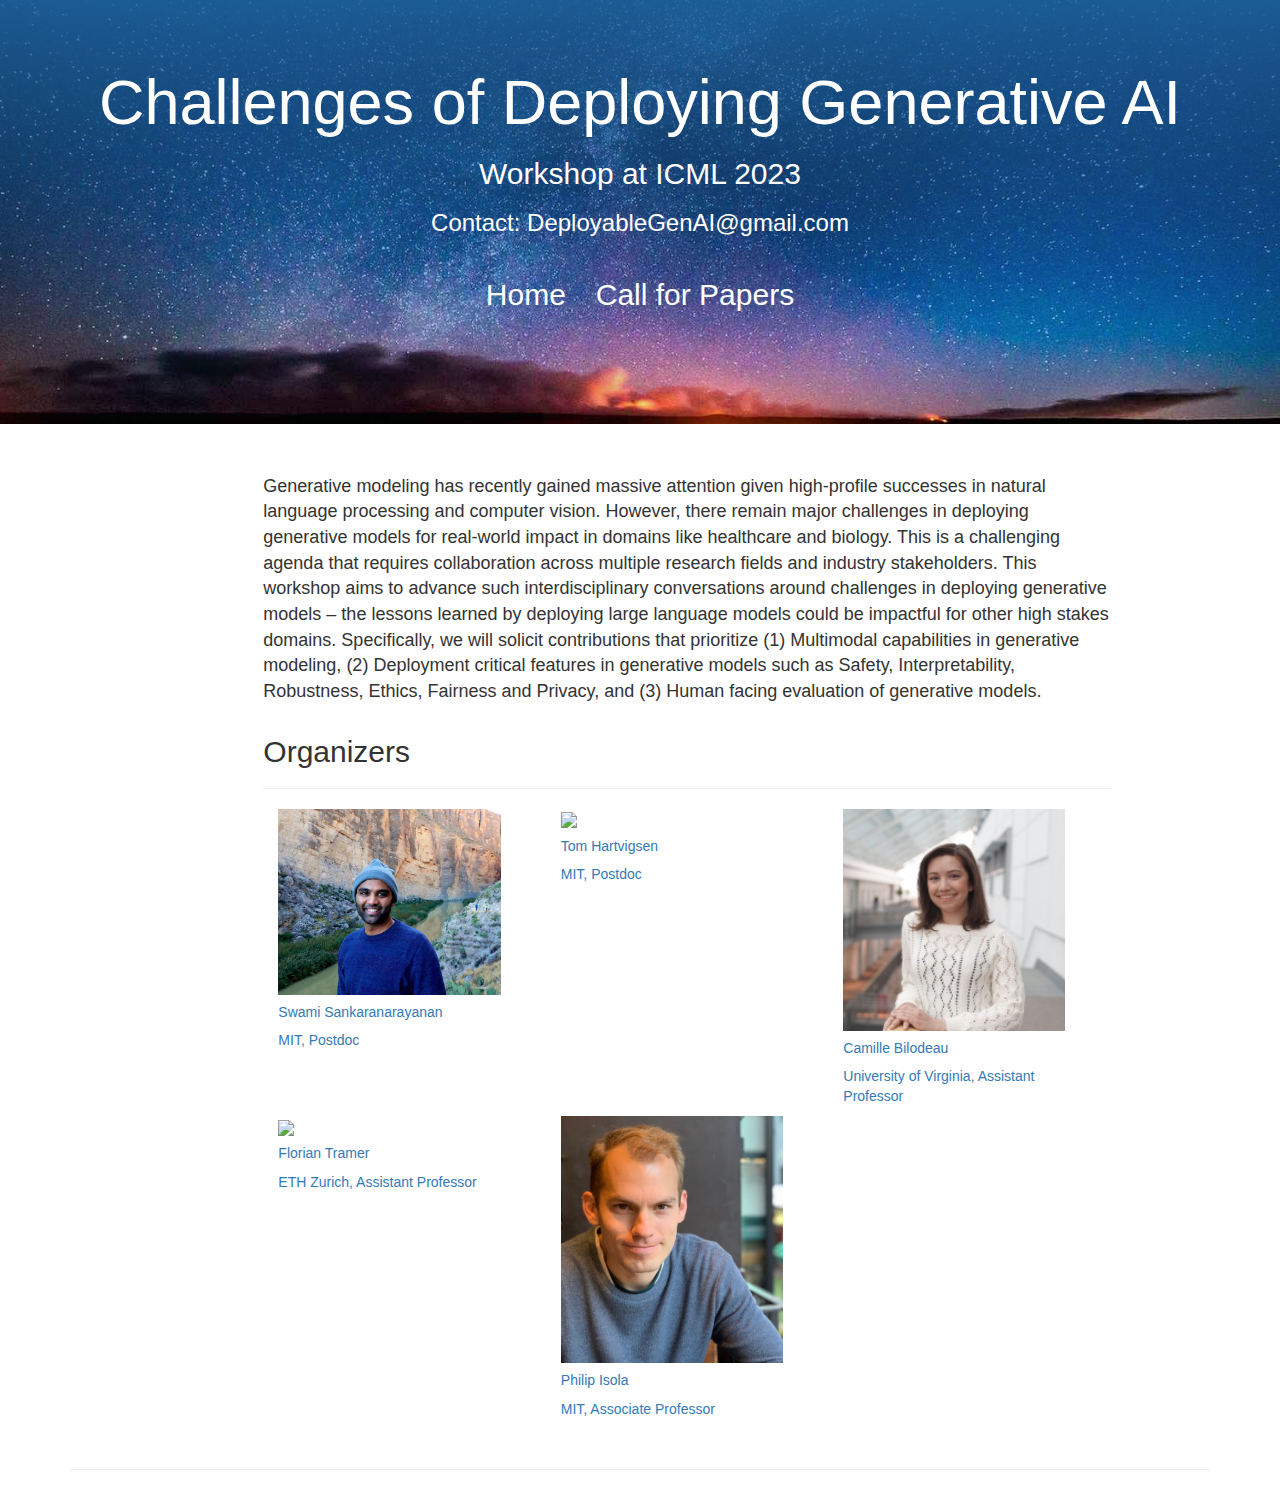
==== index.html @ ae7a4bc5 "Update index.html" ====
<!DOCTYPE html>
<html lang="en">
<head>
  <meta charset="utf-8">
  <meta http-equiv="X-UA-Compatible" content="IE=edge">
  <meta name="viewport" content="width=device-width, initial-scale=1">
  <meta name="description" content="ICML Workshop.">
  <meta name="author" content="Tom Hartvigsen">
  <link rel="shortcut icon" href="/img/favicon.ico" type="image/x-icon">
  <title>Challenges of Deploying Generative AI</title>

  <!-- CSS -->
  <link rel="stylesheet" href="https://maxcdn.bootstrapcdn.com/bootstrap/3.3.1/css/bootstrap.min.css">
  <link href="http://maxcdn.bootstrapcdn.com/font-awesome/4.1.0/css/font-awesome.min.css" rel="stylesheet">
  <link rel="stylesheet" href="css/main.css">

  <!-- HTML5 shim and Respond.js for IE8 support of HTML5 elements and media queries -->
  <!--[if lt IE 9]>
    <script src="https://oss.maxcdn.com/html5shiv/3.7.2/html5shiv.min.js"></script>
    <script src="https://oss.maxcdn.com/respond/1.4.2/respond.min.js"></script>
  <![endif]-->
</head>
<body>
  <style>
      .back {
        background:
          linear-gradient(
            rgba(30, 100, 160, 0.90),
            rgba(0, 0, 0, 0.01)
          ),
          url("img/hawaii_night.jpeg") no-repeat center;
        background-size: cover;
      }
      .back h2 {
        font-family: "Lato", sans-serif;
        font-weight: 500;
        font-size: 3rem;
      }

      .helper {
      display: inline-block;
      height: 100%;
      vertical-align: middle;
  }
  </style>
  <div class="jumbotron jumbotron-fluid back" style="padding-bottom: 100px;">
    <div class="row header p-6 m-5">
      <div class="p-1 mx-auto text-center text-white col-md-20 col-sm-12">
        <h1 style="color:white;">
          Challenges of Deploying Generative AI
        </h1>
        <h2 style="color:white;">
          Workshop at ICML 2023
        </h2>
        <h3 style="color:white;">
          Contact: DeployableGenAI@gmail.com
        </h3>
        <br>
        <!-- <a href="#speakers" class="btn" style="font-size:20px; display:inline-block">Invited Speakers</a> -->
        <a href="index" class="btn" style="font-size:30px; color:white">Home</a>
        <a href="call_for_papers" class="btn" style="font-size:30px; color:white">Call for Papers</a>
<!--         <a href="accepted_papers" class="btn" style="font-size:30px; color:white">Accepted Papers</a> -->
<!--         <a href="schedule" class="btn" style="font-size:30px; color:white">Schedule</a> -->
        <!-- <a href="#organizers" class="btn" style="font-size:20px">Organizers</a> -->
      </div>

    </div>

  </div>
  <div class="container">

    <div class="row" style="padding:20px">

       <div class="hidden-xs col-sm-3 col-md-2" id="sidebar" role="navigation" style="margin-top:10px">
        <!-- <ul class="nav nav-pills nav-stacked">
          <li><a href="#speakers">Invited Speakers</a></li>
          <li><a href="#schedule">Schedule</a></li>
          <li><a href="#organizers">Organizers</a></li>
          <li><a href="#papers">Accepted Papers</a></li>
        </ul> -->
      </div>

      <div class="col-xs-12 col-sm-9 col-md-9">

        <!-- <hr> -->

        <div class="row" style="font-size:18px">
          <p>
            Generative modeling has recently gained massive attention given high-profile successes in natural language processing and computer vision. However, there remain major challenges in deploying generative models for real-world impact in domains like healthcare and biology. This is a challenging agenda that requires collaboration across multiple research fields and industry stakeholders. This workshop aims to advance such interdisciplinary conversations around challenges in deploying generative models – the lessons learned by deploying large language models could be impactful for other high stakes domains. Specifically, we will solicit contributions that prioritize (1) Multimodal capabilities in generative modeling, (2) Deployment critical features in generative models such as Safety, Interpretability, Robustness, Ethics, Fairness and Privacy, and (3) Human facing evaluation of generative models.
            </p>
        </p>
        </div>

        <div class="row">
          <h2><a name="organizers"></a>Organizers</h2>
          <hr>
          <div class="col-xs-6 col-md-4">
            <!-- <div class="thumbnail"> -->
              <a href="https://swamiviv.github.io/">
                <img src="img/swami.jpeg" style="width:88%" align="center">
                <div class="caption">
                  <h5>Swami Sankaranarayanan</h5>
                  <p>
                    MIT, Postdoc
                  </p>
                </div>
              </a>
          </div>
          <div class="col-xs-6 col-md-4">
            <!-- <div class="thumbnail"> -->
              <a href="https://www.tomhartvigsen.com/">
                <img src="img/tom.png" style="width:88%" align="center">
                <div class="caption">
                  <h5>Tom Hartvigsen</h5>
                  <p>
                    MIT, Postdoc
                  </p>
                </div>
              </a>
          </div>
          <div class="col-xs-6 col-md-4">
            <!-- <div class="thumbnail"> -->
              <a href="https://bilodeau-group.com/">
                <img src="img/camille.jpeg" style="width:88%" align="center">
                <div class="caption">
                  <h5>Camille Bilodeau</h5>
                  <p>
                    University of Virginia, Assistant Professor
                  </p>
                </div>
              </a>
          </div>
          <div class="col-xs-6 col-md-4">
            <!-- <div class="thumbnail"> -->
              <a href="https://floriantramer.com/">
                <img src="img/florian.png" style="width:88%" align="center">
                <div class="caption">
                  <h5>Florian Tramer</h5>
                  <p>
                    ETH Zurich, Assistant Professor
                  </p>
                </div>
              </a>
          </div>
          <div class="col-xs-6 col-md-4">
            <!-- <div class="thumbnail"> -->
              <a href="http://web.mit.edu/phillipi/">
                <img src="img/phillip.jpeg" style="width:88%" align="center">
                <div class="caption">
                  <h5>Philip Isola</h5>
                  <p>
                    MIT, Associate Professor
                  </p>
                </div>
              </a>
          </div>
        </div>

      </div>

    </div>

    <hr>

    <footer>
    &nbsp;
    </footer>

  </div>

  <!-- JavaScript -->
  <script src="https://ajax.googleapis.com/ajax/libs/jquery/1.11.1/jquery.min.js"></script>
  <script src="https://maxcdn.bootstrapcdn.com/bootstrap/3.3.1/js/bootstrap.min.js"></script>
  <script type="text/x-mathjax-config">
    MathJax.Hub.Config({
      tex2jax: {
        inlineMath: [ ['$','$'] ],
        processEscapes: true
      }
    });
  </script>
  <script type="text/javascript"
     src="http://cdn.mathjax.org/mathjax/latest/MathJax.js?config=TeX-AMS-MML_HTMLorMML">
  </script>
  <script type="text/javascript" src="/js/main.js"></script>
</body>
</html>
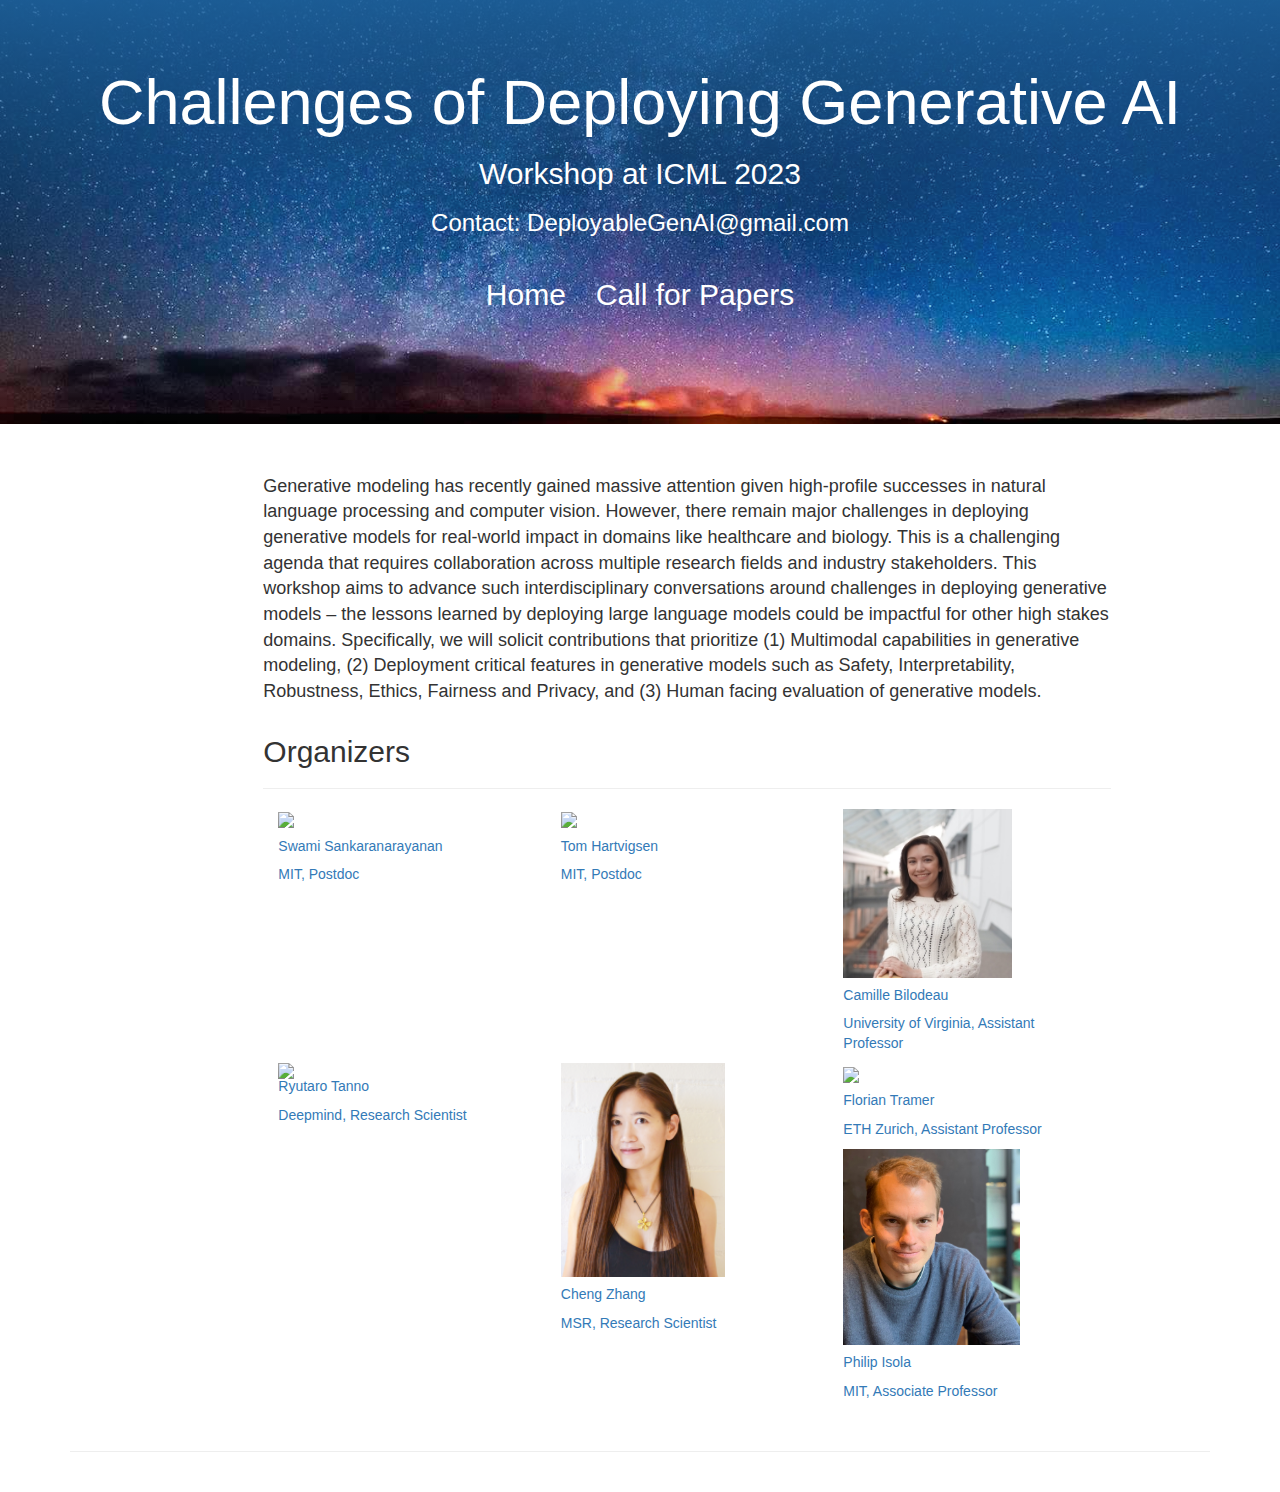
==== commit 30b5209e: "Added all organizers" ====
--- a/index.html
+++ b/index.html
@@ -98,7 +98,7 @@
           <div class="col-xs-6 col-md-4">
             <!-- <div class="thumbnail"> -->
               <a href="https://swamiviv.github.io/">
-                <img src="img/swami.jpeg" style="width:88%" align="center">
+                <img src="img/swami_headshot.jpeg" style="width:60%" align="center">
                 <div class="caption">
                   <h5>Swami Sankaranarayanan</h5>
                   <p>
@@ -110,7 +110,7 @@
           <div class="col-xs-6 col-md-4">
             <!-- <div class="thumbnail"> -->
               <a href="https://www.tomhartvigsen.com/">
-                <img src="img/tom.png" style="width:88%" align="center">
+                <img src="img/tom.png" style="width:68%" align="center">
                 <div class="caption">
                   <h5>Tom Hartvigsen</h5>
                   <p>
@@ -122,7 +122,7 @@
           <div class="col-xs-6 col-md-4">
             <!-- <div class="thumbnail"> -->
               <a href="https://bilodeau-group.com/">
-                <img src="img/camille.jpeg" style="width:88%" align="center">
+                <img src="img/camille.jpeg" style="width:67%" align="center">
                 <div class="caption">
                   <h5>Camille Bilodeau</h5>
                   <p>
@@ -131,10 +131,34 @@
                 </div>
               </a>
           </div>
+          <div class="col-xs-6 col-md-4", style="text-align: left;">
+            <!-- <div class="thumbnail"> -->
+              <a href="https://rt416.github.io/">
+                <img src="img/ryu.png" style="width:86%" align="left">
+                <div class="caption">
+                  <h5>Ryutaro Tanno</h5>
+                  <p>
+                    Deepmind, Research Scientist
+                  </p>
+                </div>
+              </a>
+          </div>
+          <div class="col-xs-6 col-md-4">
+            <!-- <div class="thumbnail"> -->
+              <a href="https://cheng-zhang.org/">
+                <img src="img/cheng.png" style="width:65%" align="center">
+                <div class="caption">
+                  <h5>Cheng Zhang</h5>
+                  <p>
+                    MSR, Research Scientist
+                  </p>
+                </div>
+              </a>
+          </div>
           <div class="col-xs-6 col-md-4">
             <!-- <div class="thumbnail"> -->
               <a href="https://floriantramer.com/">
-                <img src="img/florian.png" style="width:88%" align="center">
+                <img src="img/florian.png" style="width:85%" align="center">
                 <div class="caption">
                   <h5>Florian Tramer</h5>
                   <p>
@@ -143,10 +167,10 @@
                 </div>
               </a>
           </div>
-          <div class="col-xs-6 col-md-4">
+          <div class="col-xs-6 col-md-4", style="text-align: left;">
             <!-- <div class="thumbnail"> -->
               <a href="http://web.mit.edu/phillipi/">
-                <img src="img/phillip.jpeg" style="width:88%" align="center">
+                <img src="img/phillip.jpeg" style="width:70%" align="center">
                 <div class="caption">
                   <h5>Philip Isola</h5>
                   <p>
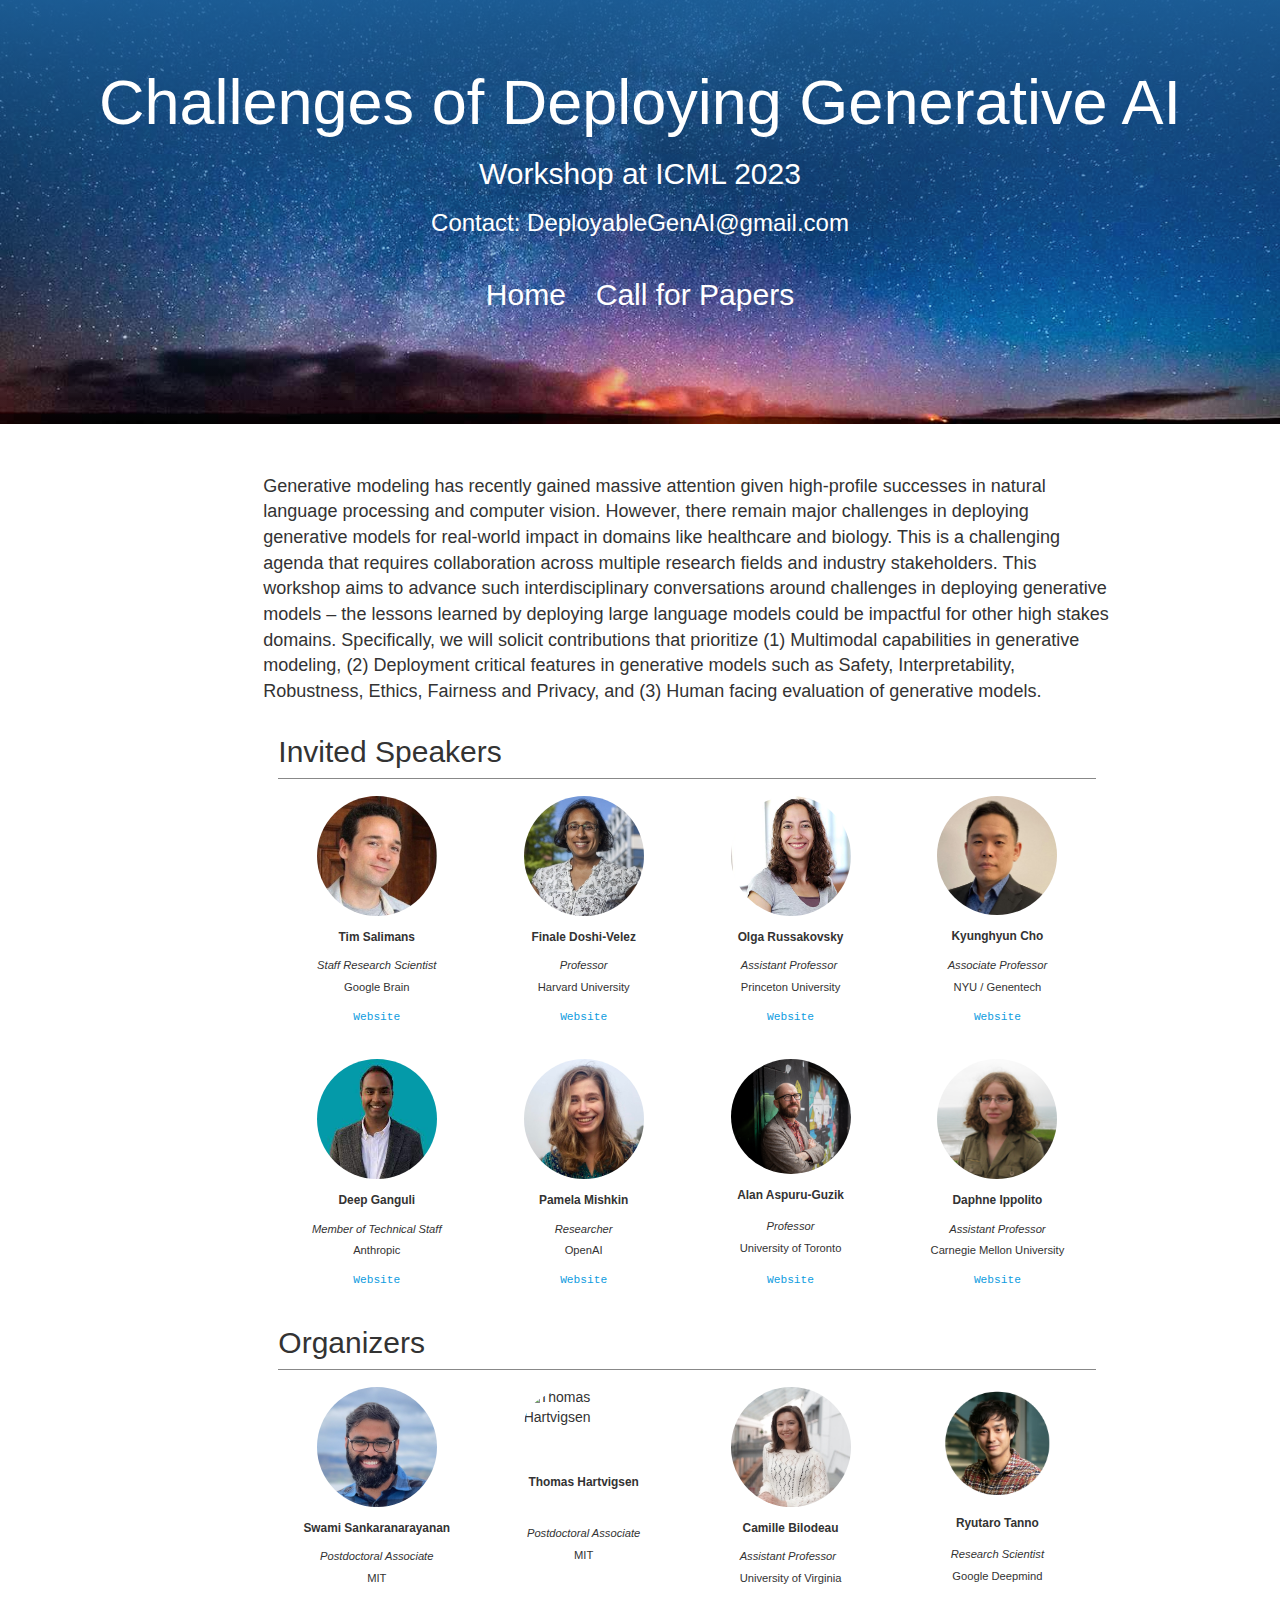
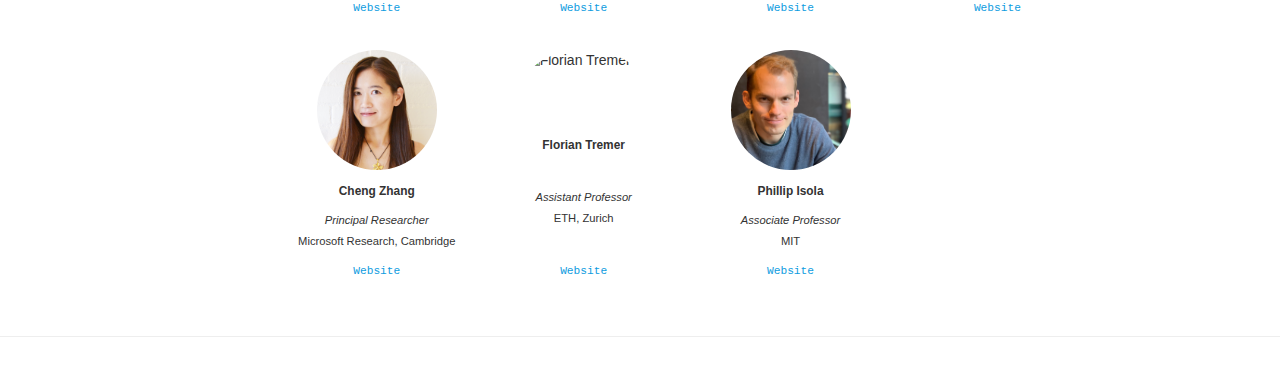
==== commit 51fe9146: "Add speakers + align organizers" ====
--- a/index.html
+++ b/index.html
@@ -92,98 +92,189 @@
         </p>
         </div>
 
-        <div class="row">
-          <h2><a name="organizers"></a>Organizers</h2>
-          <hr>
-          <div class="col-xs-6 col-md-4">
-            <!-- <div class="thumbnail"> -->
-              <a href="https://swamiviv.github.io/">
-                <img src="img/swami_headshot.jpeg" style="width:60%" align="center">
-                <div class="caption">
-                  <h5>Swami Sankaranarayanan</h5>
-                  <p>
-                    MIT, Postdoc
-                  </p>
-                </div>
-              </a>
-          </div>
-          <div class="col-xs-6 col-md-4">
-            <!-- <div class="thumbnail"> -->
-              <a href="https://www.tomhartvigsen.com/">
-                <img src="img/tom.png" style="width:68%" align="center">
-                <div class="caption">
-                  <h5>Tom Hartvigsen</h5>
-                  <p>
-                    MIT, Postdoc
-                  </p>
-                </div>
-              </a>
-          </div>
-          <div class="col-xs-6 col-md-4">
-            <!-- <div class="thumbnail"> -->
-              <a href="https://bilodeau-group.com/">
-                <img src="img/camille.jpeg" style="width:67%" align="center">
-                <div class="caption">
-                  <h5>Camille Bilodeau</h5>
-                  <p>
-                    University of Virginia, Assistant Professor
-                  </p>
-                </div>
-              </a>
-          </div>
-          <div class="col-xs-6 col-md-4", style="text-align: left;">
-            <!-- <div class="thumbnail"> -->
-              <a href="https://rt416.github.io/">
-                <img src="img/ryu.png" style="width:86%" align="left">
-                <div class="caption">
-                  <h5>Ryutaro Tanno</h5>
-                  <p>
-                    Deepmind, Research Scientist
-                  </p>
-                </div>
-              </a>
-          </div>
-          <div class="col-xs-6 col-md-4">
-            <!-- <div class="thumbnail"> -->
-              <a href="https://cheng-zhang.org/">
-                <img src="img/cheng.png" style="width:65%" align="center">
-                <div class="caption">
-                  <h5>Cheng Zhang</h5>
-                  <p>
-                    MSR, Research Scientist
-                  </p>
-                </div>
-              </a>
-          </div>
-          <div class="col-xs-6 col-md-4">
-            <!-- <div class="thumbnail"> -->
-              <a href="https://floriantramer.com/">
-                <img src="img/florian.png" style="width:85%" align="center">
-                <div class="caption">
-                  <h5>Florian Tramer</h5>
-                  <p>
-                    ETH Zurich, Assistant Professor
-                  </p>
-                </div>
-              </a>
-          </div>
-          <div class="col-xs-6 col-md-4", style="text-align: left;">
-            <!-- <div class="thumbnail"> -->
-              <a href="http://web.mit.edu/phillipi/">
-                <img src="img/phillip.jpeg" style="width:70%" align="center">
-                <div class="caption">
-                  <h5>Philip Isola</h5>
-                  <p>
-                    MIT, Associate Professor
-                  </p>
-                </div>
-              </a>
-          </div>
+
+
+
+
+        <h2 class="underlined" id="speakers"><a name="speakers"></a>Invited Speakers</h2>
+        <section id="organizer-list">
+          <figure><img class="avatar" alt="Tim Salimans" src="img/tim.jpeg">
+            <figcaption>
+              <p class="name">Tim Salimans</p>
+              <p class="person">
+                <span class="title">Staff Research Scientist</span>
+                <span class="affiliation"; style="text-align: center">Google Brain</span>
+              </p>
+              <p class="contact"><a class="website" href="https://research.google/people/106222/">Website</a></p>
+            </figcaption>
+          </figure>
+
+          <figure><img class="avatar" alt="Finale Doshi-Velez" src="img/finale.jpeg">
+            <figcaption>
+              <p class="name">Finale Doshi-Velez</p>
+              <p class="person">
+                <span class="title"; style="text-align: center"> Professor </span>
+                <span class="affiliation"; style="text-align: center">Harvard University</span>
+              </p>
+              <p class="contact"><a class="website" href="https://www.cs.princeton.edu/~olgarus/">Website</a></p>
+            </figcaption>
+          </figure>
+
+          <figure><img class="avatar" alt="Olga Russakovsky" src="img/olga.jpeg">
+            <figcaption>
+              <p class="name">Olga Russakovsky</p>
+              <p class="person">
+                <span class="title"> Assistant Professor </span>
+                <span class="affiliation"; style="text-align: center">Princeton University</span>
+              </p>
+              <p class="contact"><a class="website" href="https://www.cs.princeton.edu/~olgarus/">Website</a></p>
+            </figcaption>
+          </figure>
+
+          <figure><img class="avatar" alt="Kyunghyun Cho" src="img/cho.jpeg">
+            <figcaption>
+              <p class="name">Kyunghyun Cho</p>
+              <p class="person">
+                <span class="title"> Associate Professor </span>
+                <span class="affiliation"; style="text-align: center">NYU / Genentech</span>
+              </p>
+              <p class="contact"><a class="website" href="https://kyunghyuncho.me/">Website</a></p>
+            </figcaption>
+          </figure>
+
+          <figure><img class="avatar" alt="Deep Ganguli" src="img/deep.jpeg">
+            <figcaption>
+              <p class="name">Deep Ganguli</p>
+              <p class="person">
+                <span class="title"> Member of Technical Staff </span>
+                <span class="affiliation"; style="text-align: center"> Anthropic </span>
+              </p>
+              <p class="contact"><a class="website" href="https://www.linkedin.com/in/dganguli/">Website</a></p>
+            </figcaption>
+          </figure>
+
+          <figure><img class="avatar" alt="Pamela Mishkin" src="img/pamela.png">
+            <figcaption>
+              <p class="name">Pamela Mishkin</p>
+              <p class="person">
+                <span class="title"> Researcher </span>
+                <span class="affiliation"; style="text-align: center"> OpenAI </span>
+              </p>
+              <p class="contact"><a class="website" href="https://manlikemishap.github.io/">Website</a></p>
+            </figcaption>
+          </figure>
+
+          <figure><img class="avatar" alt="Alan Aspuru-Guzik" src="img/alan.png">
+            <figcaption>
+              <p class="name">Alan Aspuru-Guzik</p>
+              <p class="person">
+                <span class="title"; style="text-align: center"> Professor </span>
+                <span class="affiliation"; style="text-align: center"> University of Toronto </span>
+              </p>
+              <p class="contact"><a class="website" href="https://www.matter.toronto.edu/">Website</a></p>
+            </figcaption>
+          </figure>
+
+          <figure><img class="avatar" alt="Daphne Ippolito" src="img/daphne.jpeg">
+            <figcaption>
+              <p class="name">Daphne Ippolito</p>
+              <p class="person">
+                <span class="title"; style="text-align: center"> Assistant Professor </span>
+                <span class="affiliation"; style="text-align: center"> Carnegie Mellon University </span>
+              </p>
+              <p class="contact"><a class="website" href="https://daphnei.com/">Website</a></p>
+            </figcaption>
+          </figure>
+        </section>
+
+
+
+        <h2 class="underlined" id="organizers"><a name="organizers"></a>Organizers</h2>
+        <section id="organizer-list">
+          <figure><img class="avatar" alt="Swami Sankaranarayanan" src="img/swami_headshot.jpeg">
+            <figcaption>
+              <p class="name">Swami Sankaranarayanan</p>
+              <p class="person">
+                <span class="title">Postdoctoral Associate</span>
+                <span class="affiliation"; style="text-align: center">MIT</span>
+              </p>
+              <p class="contact"><a class="website" href="https://swamiviv.github.io/">Website</a></p>
+            </figcaption>
+          </figure>
+          <figure><img class="avatar" alt="Thomas Hartvigsen" src="img/tom.png">
+            <figcaption>
+              <p class="name">Thomas Hartvigsen</p>
+              <p class="person">
+                <span class="title">Postdoctoral Associate</span>
+                <span class="affiliation"; style="text-align: center">MIT</span>
+              </p>
+              <p class="contact"><a class="website" href="https://www.tomhartvigsen.com/">Website</a></p>
+            </figcaption>
+          </figure>
+
+          <figure><img class="avatar" alt="Camille Bilodeau" src="img/camille.jpeg">
+            <figcaption>
+              <p class="name">Camille Bilodeau</p>
+              <p class="person">
+                <span class="title">Assistant Professor</span>
+                <span class="affiliation"; style="text-align: center">University of Virginia</span>
+              </p>
+              <p class="contact"><a class="website" href="https://bilodeau-group.com/">Website</a></p>
+            </figcaption>
+          </figure>
+
+          <figure><img class="avatar" alt="Ryutaro Tanno" src="img/ryu.png">
+            <figcaption>
+              <p class="name">Ryutaro Tanno</p>
+              <p class="person">
+                <span class="title">Research Scientist</span>
+                <span class="affiliation"; style="text-align: center">Google Deepmind</span>
+              </p>
+              <p class="contact"><a class="website" href="https://rt416.github.io/">Website</a></p>
+            </figcaption>
+          </figure>
+
+          <figure><img class="avatar" alt="Cheng Zhang" src="img/cheng.png">
+            <figcaption>
+              <p class="name">Cheng Zhang</p>
+              <p class="person">
+                <span class="title"; style="text-align: center">Principal Researcher</span>
+                <span class="affiliation"; style="text-align: center">Microsoft Research, Cambridge</span>
+              </p>
+              <p class="contact"><a class="website" href="https://cheng-zhang.org/">Website</a></p>
+            </figcaption>
+          </figure>
+
+          <figure><img class="avatar" alt="Florian Tremer" src="img/florian.png">
+            <figcaption>
+              <p class="name">Florian Tremer</p>
+              <p class="person">
+                <span class="title">Assistant Professor</span>
+                <span class="affiliation"; style="text-align: center">ETH, Zurich</span>
+              </p>
+              <p class="contact"><a class="website" href="https://floriantramer.com/">Website</a></p>
+            </figcaption>
+          </figure>
+
+          <figure><img class="avatar" alt="Phillip Isola" src="img/phillip.jpeg">
+            <figcaption>
+              <p class="name">Phillip Isola</p>
+              <p class="person">
+                <span class="title">Associate Professor</span>
+                <span class="affiliation"; style="text-align: center">MIT</span>
+              </p>
+              <p class="contact"><a class="website" href="http://web.mit.edu/phillipi/">Website</a></p>
+            </figcaption>
+          </figure>
+        </section>
+
+
         </div>
 
       </div>
 
     </div>
+
 
     <hr>
 
--- a/css/main.css
+++ b/css/main.css
@@ -0,0 +1,163 @@
+a {
+  color: #0e9ce0;
+}
+span:lang(ja) {
+  font-family: sans-serif;
+}
+span:lang(cn) {
+  font-family: sans-serif;
+}
+
+/* #organizer-list */
+
+#organizer-list {
+  display: grid;
+  grid-template-columns: repeat(auto-fit, minmax(160px, 1fr));
+  gap: 1rem;
+}
+
+#organizer-list figure,
+#organizer-list figcaption {
+  display: flex;
+  flex-flow: column;
+  align-items: center;
+}
+
+#organizer-list figcaption {
+  justify-content: space-between;
+  font-style: inherit;
+  height: 100%;
+}
+
+#organizer-list p {
+  margin: 0.5em 0;
+}
+
+/* #organizer-list .title::after {
+  content: ", ";
+} */
+
+#organizer-list .title {
+  font-style: italic;
+}
+
+#organizer-list .title,
+#organizer-list .affiliation {
+  display: block;
+  justify-content: center;
+}
+
+#organizer-list .title + .affiliation {
+  margin-top: .5em;
+}
+
+.name {
+  font-weight: bold;
+  font-size: 1.0625em;
+}
+
+#organizer-list .email {
+  margin-top: auto;
+  font-family: monospace;
+  font-style: normal;
+  text-decoration: none;
+}
+
+#organizer-list .contact {
+  font-family: monospace;
+  display: flex;
+  gap: .25em;
+}
+
+#organizer-list .contact > * {
+  /* background-color: #06e; */
+  /* color: #eee; */
+  padding: .25em .5em;
+  text-decoration: none;
+  border-radius: 2px;
+  white-space: nowrap;
+}
+#organizer-list .blurb {
+  display: none;
+}
+
+#organizer-list .avatar {
+  width: 120px;
+  height: 120px;
+  object-fit: cover;
+  object-position: top;
+  margin: .5em;
+  border-radius: 50%;
+}
+
+/* Speakers */
+
+.speakers {
+  list-style: none;
+  padding-left: 0;
+}
+
+.speakers li {
+  display: flex;
+  flex-flow: row wrap;
+  justify-content: center;
+  gap: 1rem;
+  margin-bottom: 3rem;
+}
+
+.speakers .info {
+  flex: 1;
+  display: flex;
+  flex-basis: 30ch;
+  flex-flow: column;
+  gap: 1rem;
+}
+
+.speakers .avatar {
+  flex-shrink: 1;
+}
+
+.speakers .info p {
+  margin: 0;
+}
+
+/* .speakers .name::before {
+  content: "Speaker:";
+  display: block;
+  font-style: normal;
+  font-weight: normal;
+  text-transform: uppercase;
+  font-size: 75%;
+} */
+
+.speakers .name {
+  font-size: 1em;
+}
+
+.speakers .talk {
+  font-style: italic;
+  font-weight: bold;
+}
+
+.speakers .talk::before {
+  display: block;
+  content: "Talk:";
+  font-style: normal;
+  font-weight: normal;
+  text-transform: uppercase;
+  font-size: 75%;
+  opacity: .75;
+}
+
+h2.underlined {
+  width: 100%;
+  padding-bottom: 1rem;
+  border-bottom: 1px solid #888;
+  margin-bottom: 1rem;
+}
+
+figcaption {
+  font-size: 0.8em;
+  font-style: italic;
+  margin: 0 0 .8em;
+}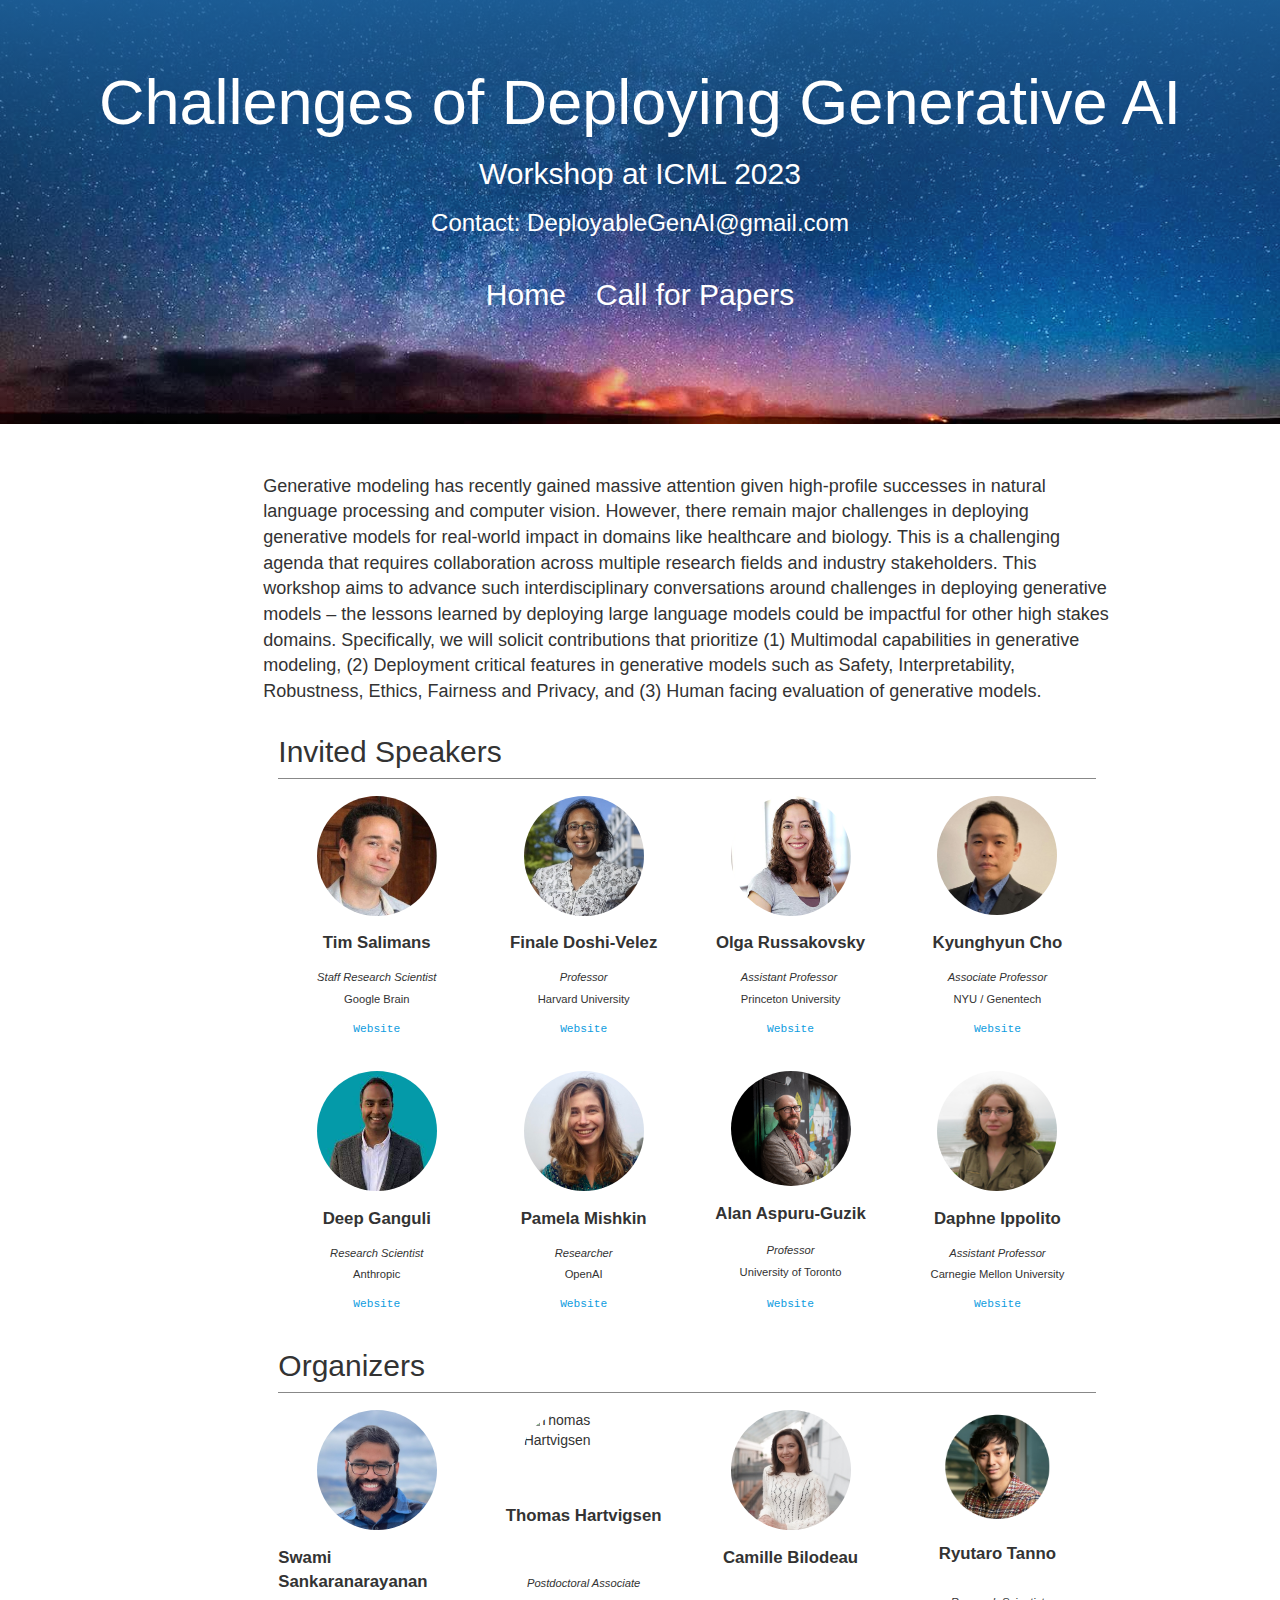
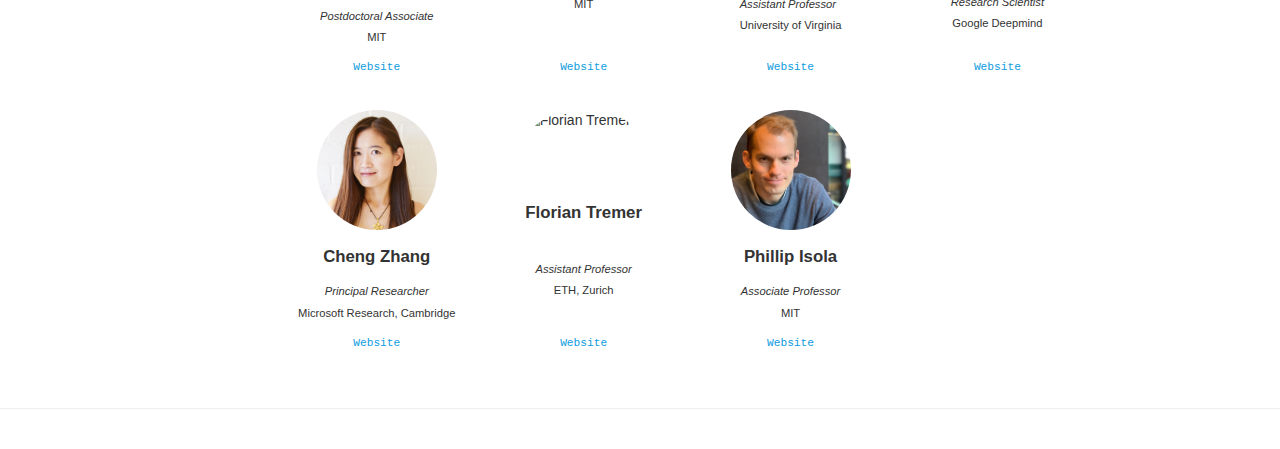
==== commit f96126f0: "Changing title + add metrics" ====
--- a/index.html
+++ b/index.html
@@ -146,7 +146,7 @@
             <figcaption>
               <p class="name">Deep Ganguli</p>
               <p class="person">
-                <span class="title"> Member of Technical Staff </span>
+                <span class="title"> Research Scientist </span>
                 <span class="affiliation"; style="text-align: center"> Anthropic </span>
               </p>
               <p class="contact"><a class="website" href="https://www.linkedin.com/in/dganguli/">Website</a></p>
--- a/css/main.css
+++ b/css/main.css
@@ -53,7 +53,7 @@
 
 .name {
   font-weight: bold;
-  font-size: 1.0625em;
+  font-size: 1.5em;
 }
 
 #organizer-list .email {
@@ -137,6 +137,7 @@
 .speakers .talk {
   font-style: italic;
   font-weight: bold;
+  font-size: 1.5em;
 }
 
 .speakers .talk::before {
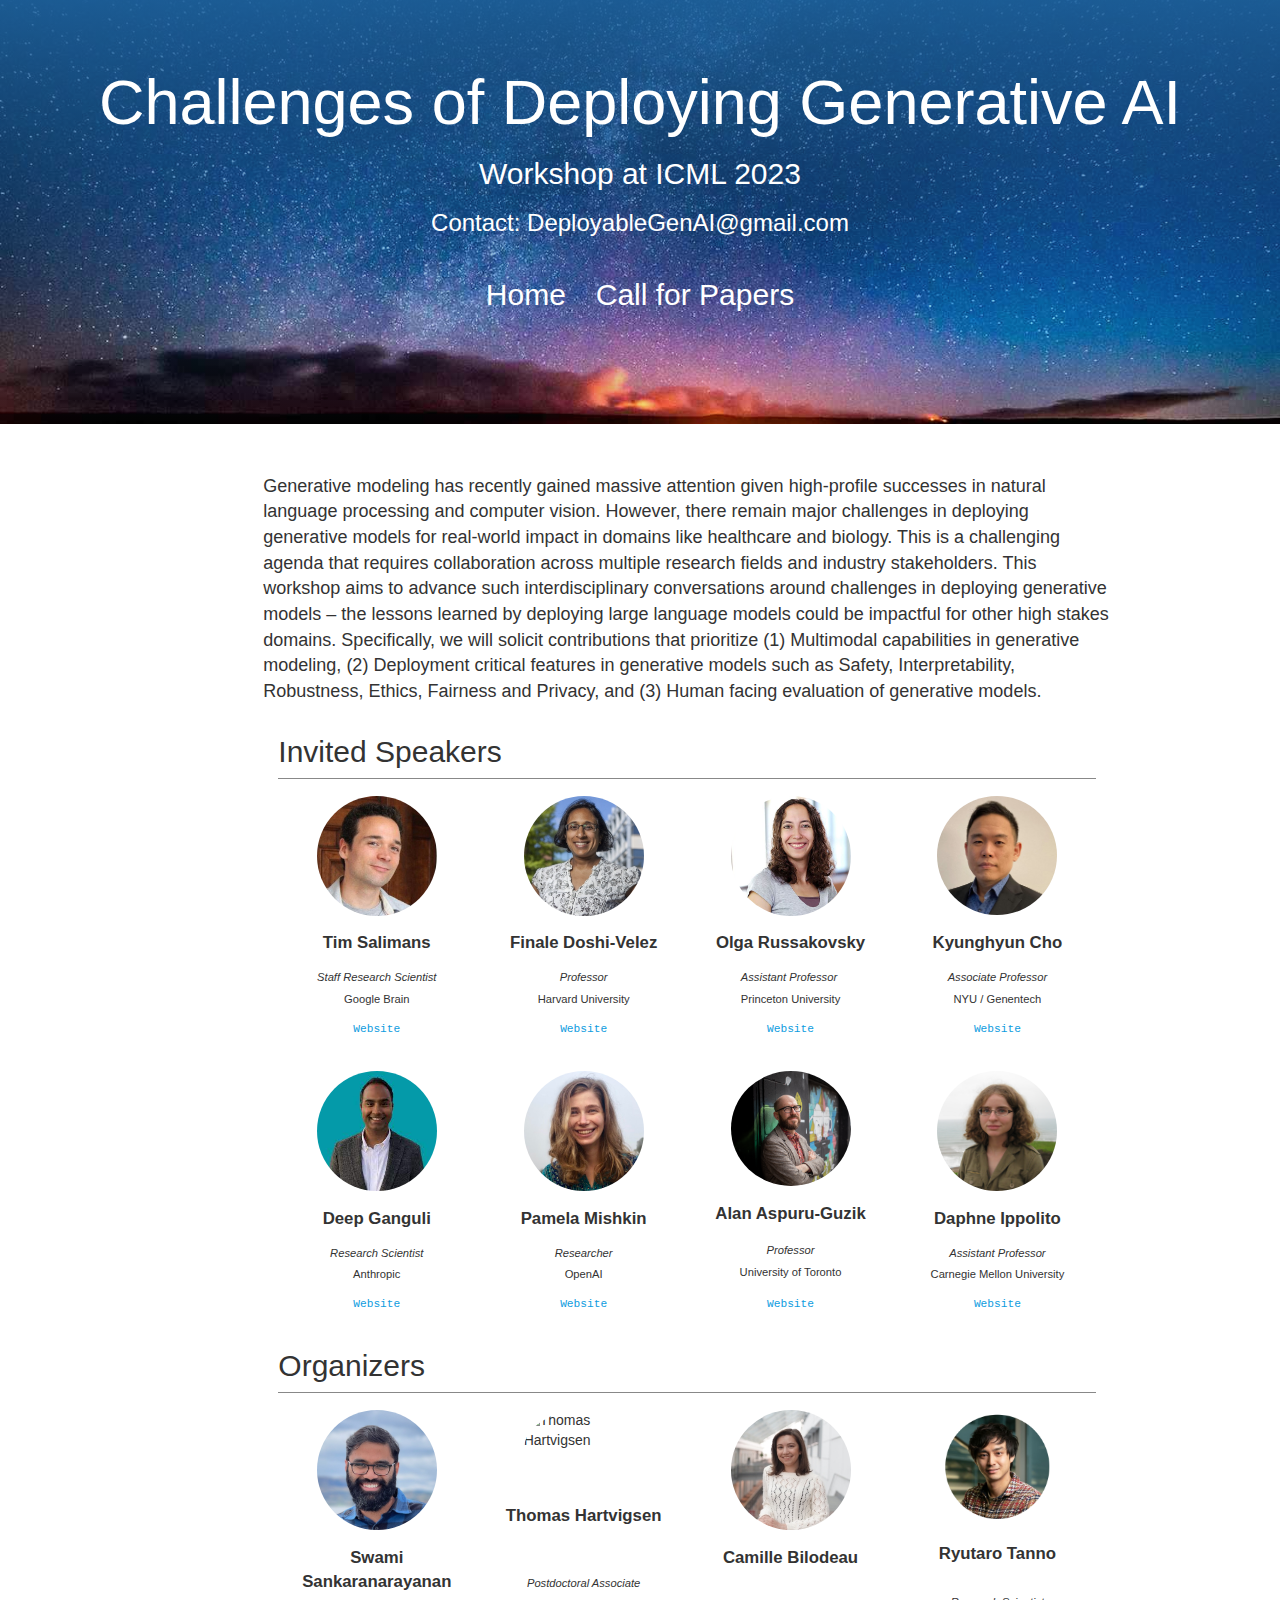
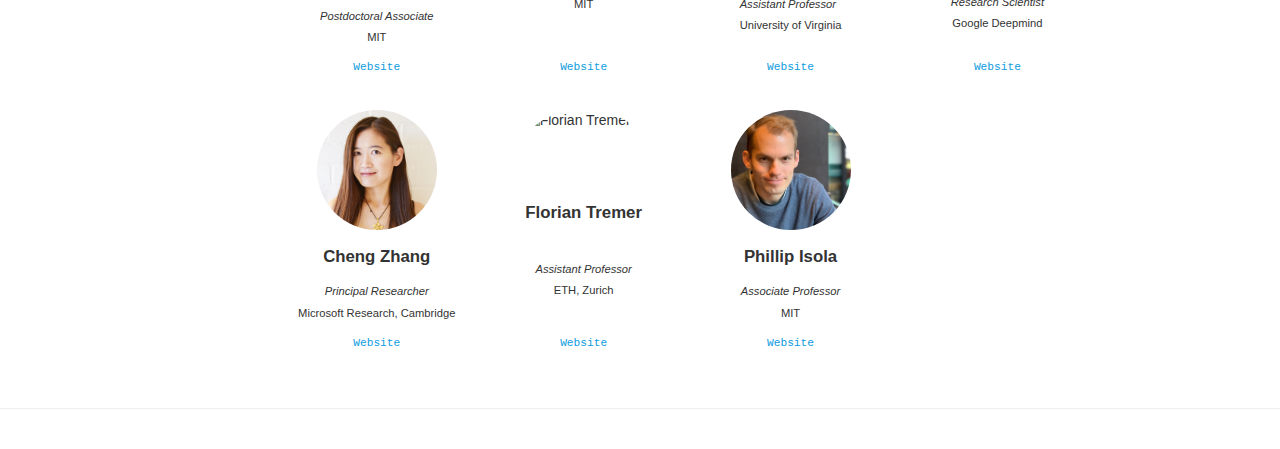
==== commit ac585c88: "Typesetting name" ====
--- a/index.html
+++ b/index.html
@@ -8,7 +8,7 @@
   <meta name="description" content="ICML Workshop.">
   <meta name="author" content="Tom Hartvigsen">
   <link rel="shortcut icon" href="/img/favicon.ico" type="image/x-icon">
-  <title>Challenges of Deploying Generative AI</title>
+  <title>Challenges in Deployable Generative AI</title>
 
   <!-- CSS -->
   <link rel="stylesheet" href="https://maxcdn.bootstrapcdn.com/bootstrap/3.3.1/css/bootstrap.min.css">
@@ -193,7 +193,7 @@
         <section id="organizer-list">
           <figure><img class="avatar" alt="Swami Sankaranarayanan" src="img/swami_headshot.jpeg">
             <figcaption>
-              <p class="name">Swami Sankaranarayanan</p>
+              <p class="name"; style="text-align: center">Swami Sankaranarayanan</p>
               <p class="person">
                 <span class="title">Postdoctoral Associate</span>
                 <span class="affiliation"; style="text-align: center">MIT</span>
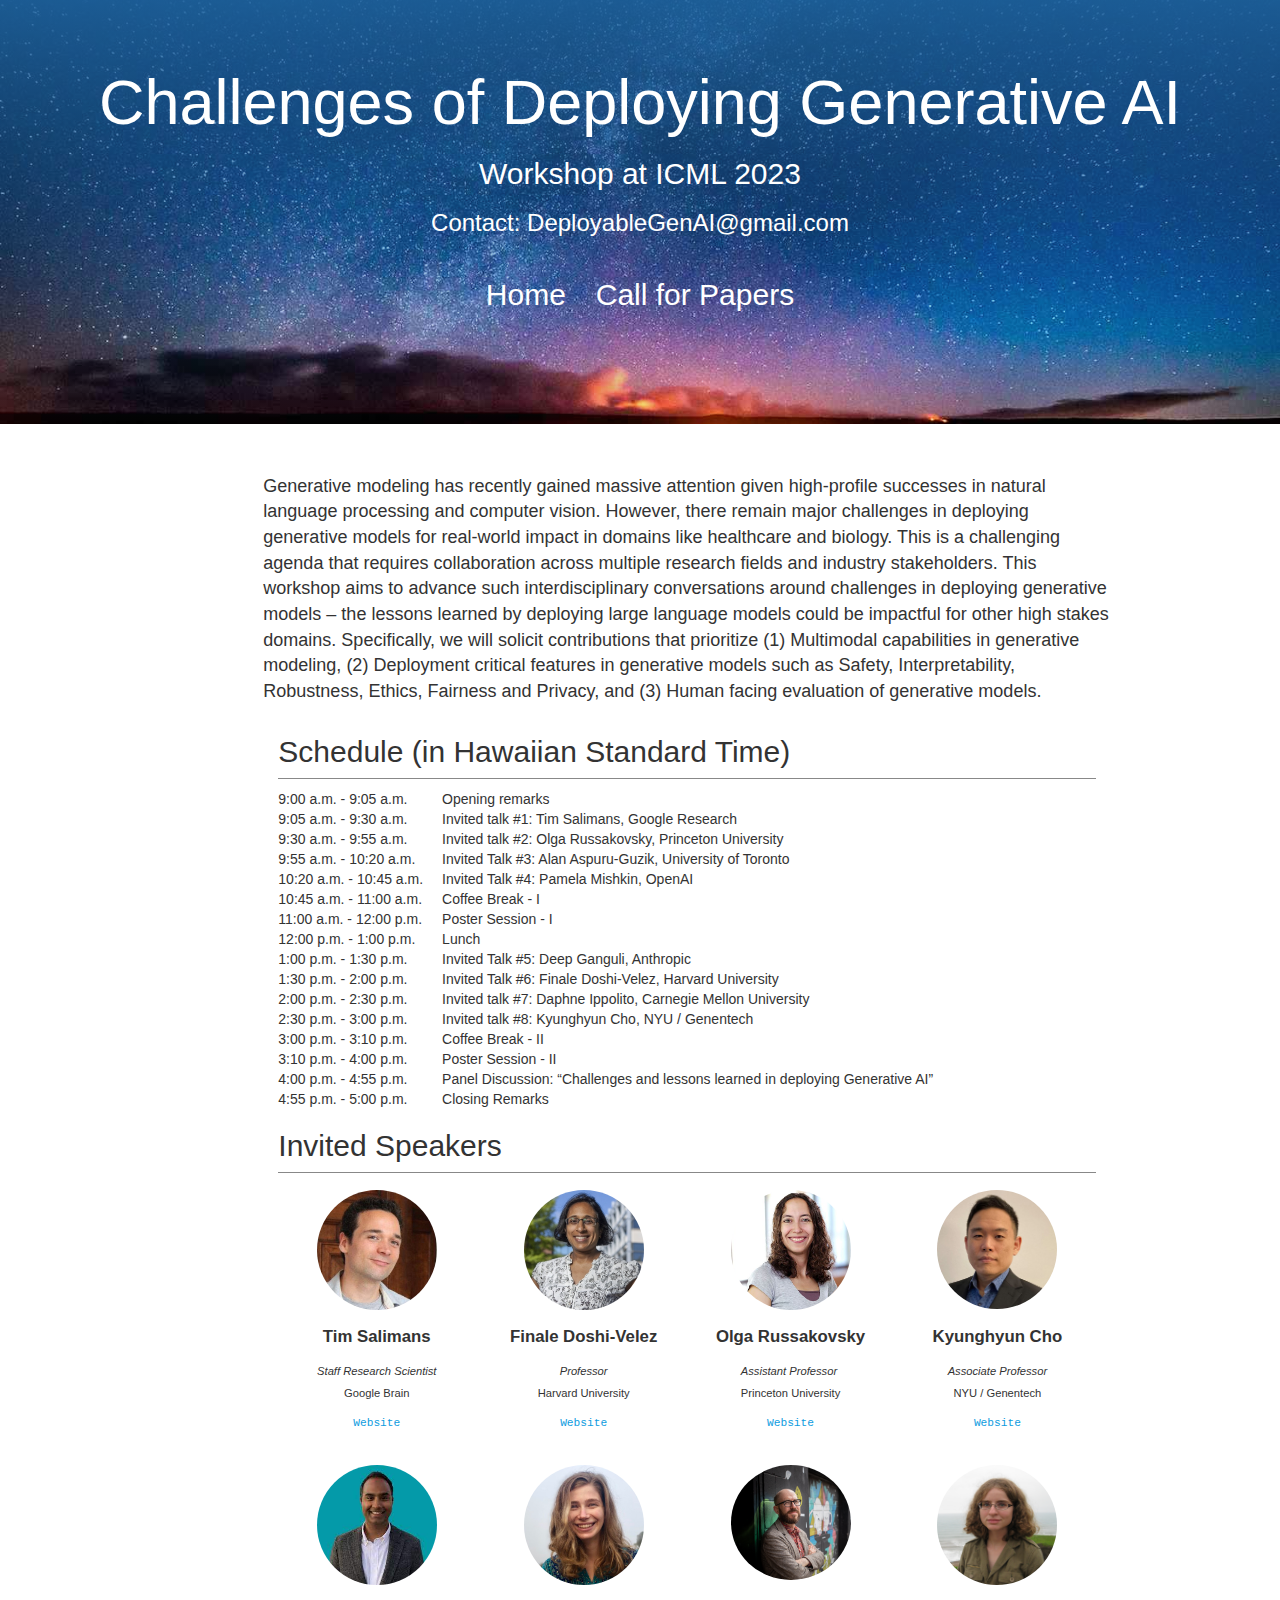
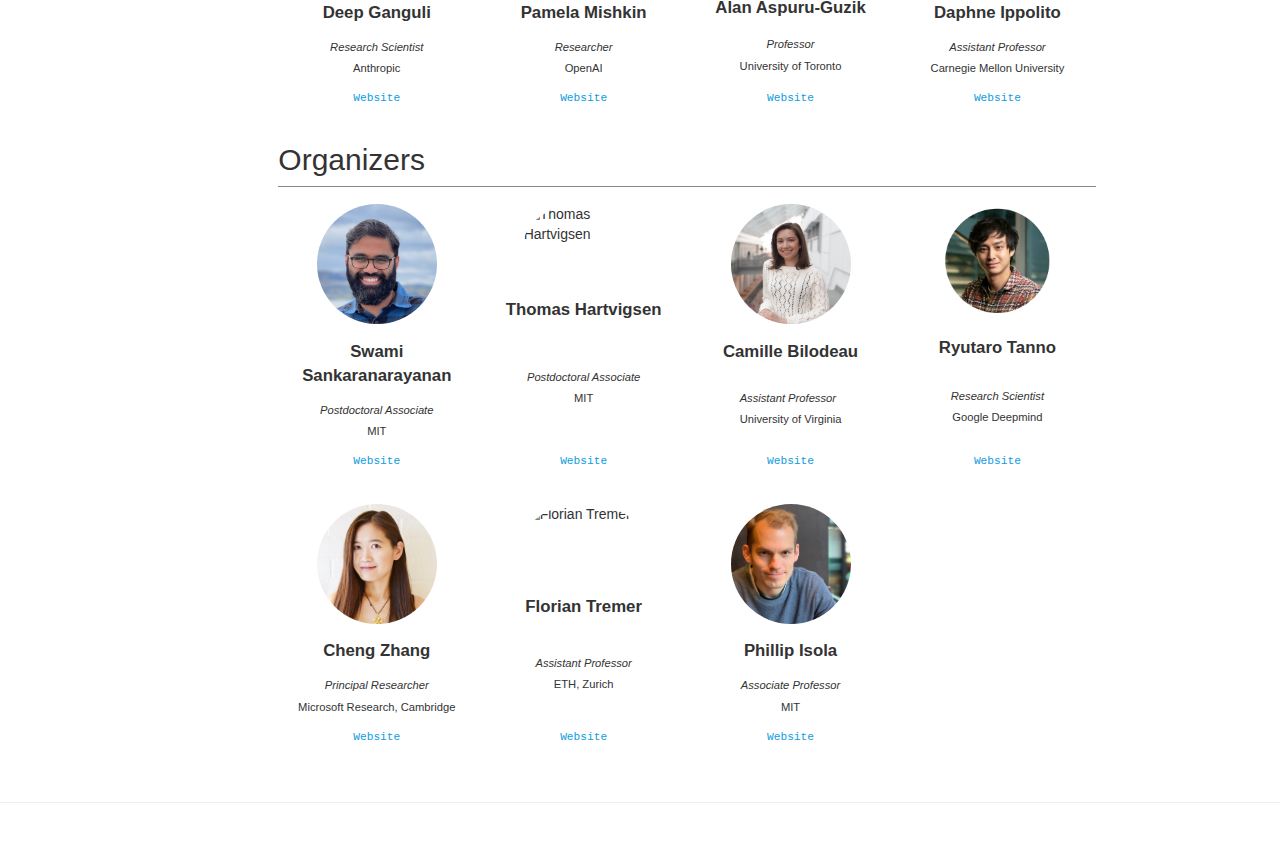
==== commit 4bc528a3: "Coqui fixed my code" ====
--- a/index.html
+++ b/index.html
@@ -93,6 +93,82 @@
         </div>
 
 
+        <h2 class="underlined" id="speakers"><a name="speakers"></a>Schedule (in Hawaiian Standard Time)</h2>
+        <table>
+  <table style="width:88%"
+  <tbody>
+    <tr>
+      <td>9:00 a.m. - 9:05 a.m. </td>
+      <td>Opening remarks</td>
+    </tr>
+    <tr>
+      <td>9:05 a.m. - 9:30 a.m. </td>
+      <td>Invited talk #1: Tim Salimans, Google Research</td>
+    </tr>
+    <tr>
+      <td>9:30 a.m. - 9:55 a.m. </td>
+      <td>Invited talk #2: Olga Russakovsky, Princeton University</td>
+    </tr>
+    <tr>
+      <td>9:55 a.m. - 10:20 a.m.</td>
+      <td>Invited Talk #3: Alan Aspuru-Guzik, University of Toronto</td>
+    </tr>
+    <tr>
+      <td>10:20 a.m. - 10:45 a.m.</td>
+      <td>Invited Talk #4: Pamela Mishkin, OpenAI</td>
+    </tr>
+
+    <tr>
+      <td>10:45 a.m. - 11:00 a.m.</td>
+      <td>Coffee Break - I</td>
+    </tr>
+    <tr>
+      <td>11:00 a.m. - 12:00 p.m.</td>
+      <td>Poster Session - I </td>
+    </tr>
+    <tr>
+      <td>12:00 p.m. - 1:00 p.m. </td>
+      <td>Lunch</td>
+    </tr>
+    <tr>
+      <td>1:00 p.m. - 1:30 p.m. </td>
+      <td>Invited Talk #5: Deep Ganguli, Anthropic</td>
+    </tr>
+    <tr>
+      <td>1:30 p.m. - 2:00 p.m. </td>
+      <td>Invited Talk #6: Finale Doshi-Velez, Harvard University</td>
+    </tr>
+    <tr>
+      <td>2:00 p.m. - 2:30 p.m. </td>
+      <td>Invited talk #7: Daphne Ippolito, Carnegie Mellon University</td>
+    </tr>
+    <tr>
+      <td>2:30 p.m. - 3:00 p.m. </td>
+      <td>Invited talk #8: Kyunghyun Cho, NYU / Genentech</td>
+    </tr>
+    <tr>
+      <td>3:00 p.m. - 3:10 p.m. </td>
+      <td>Coffee Break - II </td>
+    </tr>
+
+    <tr>
+      <td>3:10 p.m. - 4:00 p.m. </td>
+      <td>Poster Session - II </td>
+    </tr>
+
+    <tr>
+      <td>4:00 p.m. - 4:55 p.m. </td>
+      <td> Panel Discussion: “Challenges and lessons learned in deploying Generative AI” </td>
+    </tr>
+
+    <tr>
+      <td>4:55 p.m. - 5:00 p.m. </td>
+      <td> Closing Remarks </td>
+    </tr>
+  </tbody>
+</table>
+
+
 
 
 
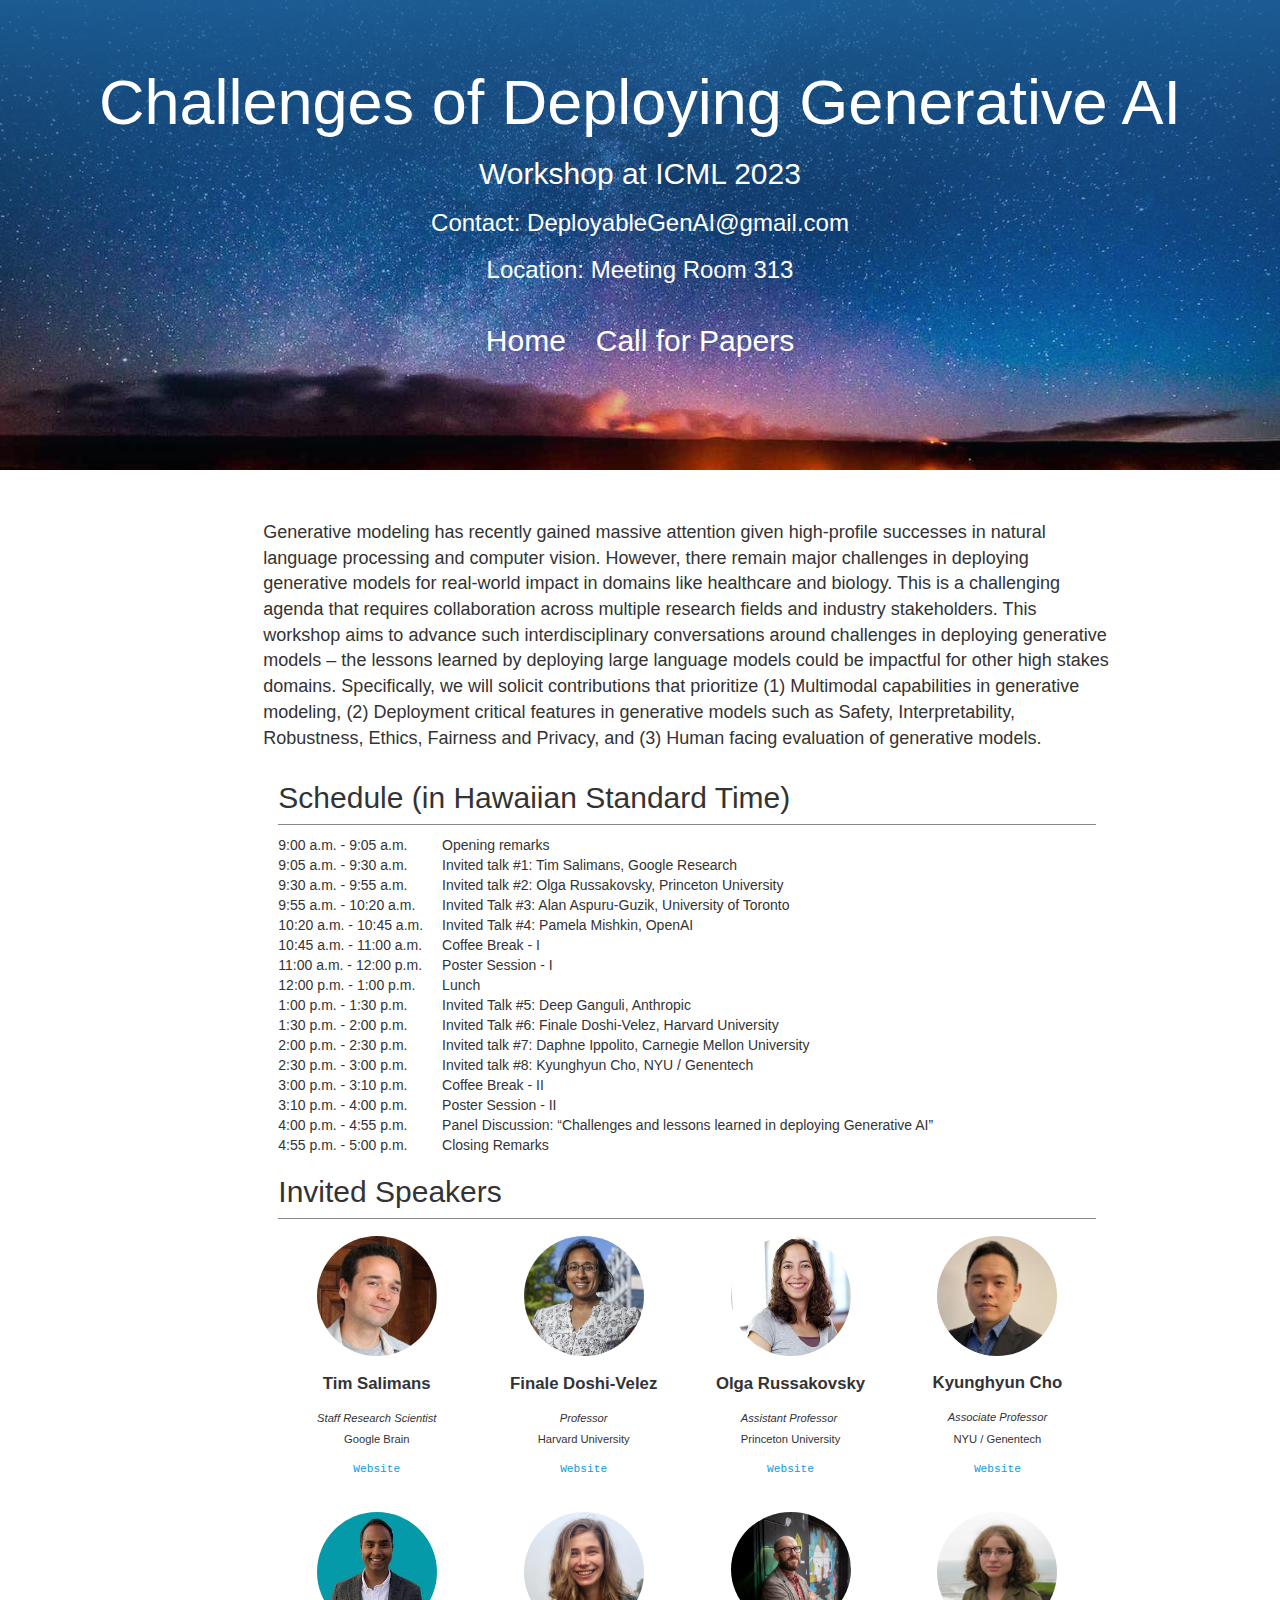
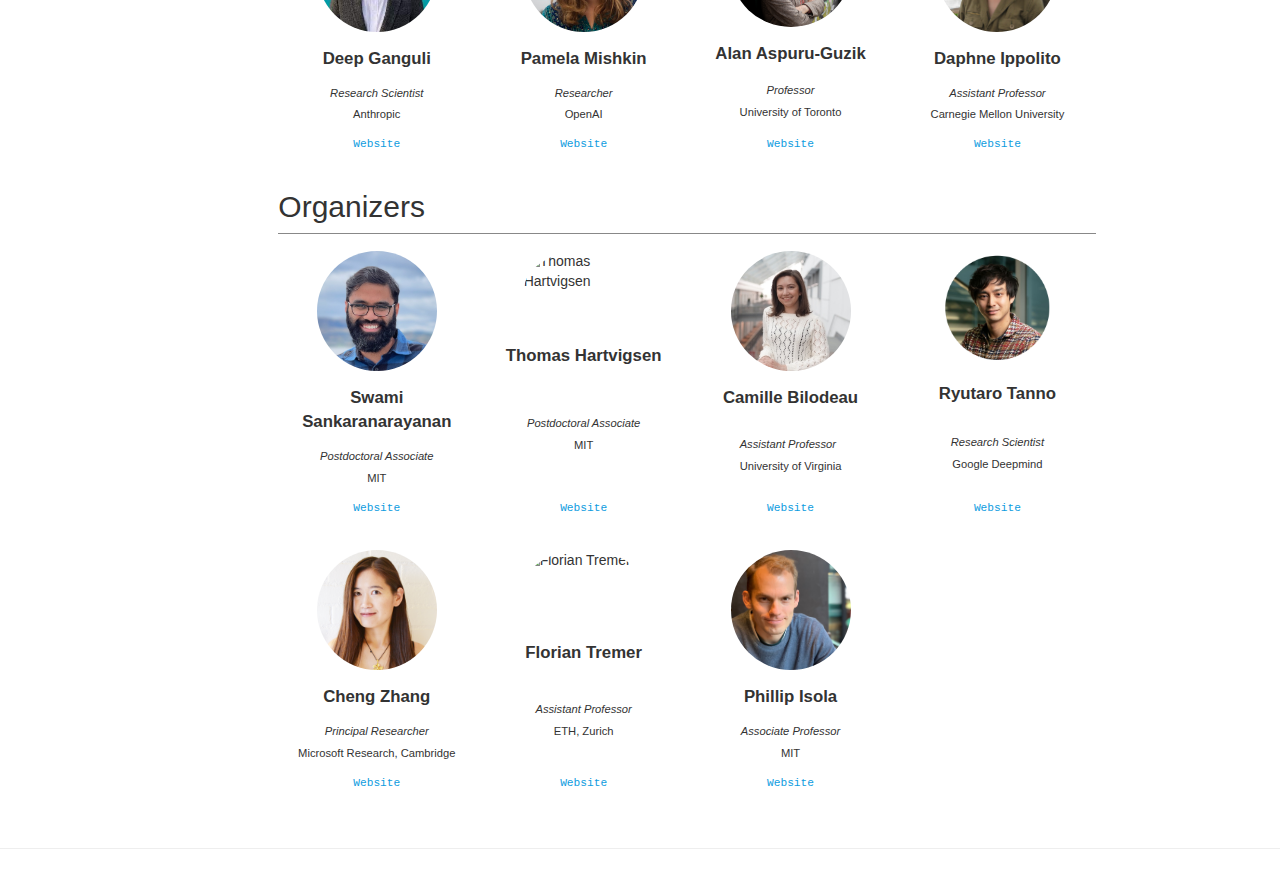
==== commit bab7275e: "Added workshop location to header" ====
--- a/index.html
+++ b/index.html
@@ -56,6 +56,9 @@
         <h3 style="color:white;">
           Contact: DeployableGenAI@gmail.com
         </h3>
+        <h3 style="color:white;">
+          Location: Meeting Room 313
+        </h3>
         <br>
         <!-- <a href="#speakers" class="btn" style="font-size:20px; display:inline-block">Invited Speakers</a> -->
         <a href="index" class="btn" style="font-size:30px; color:white">Home</a>
